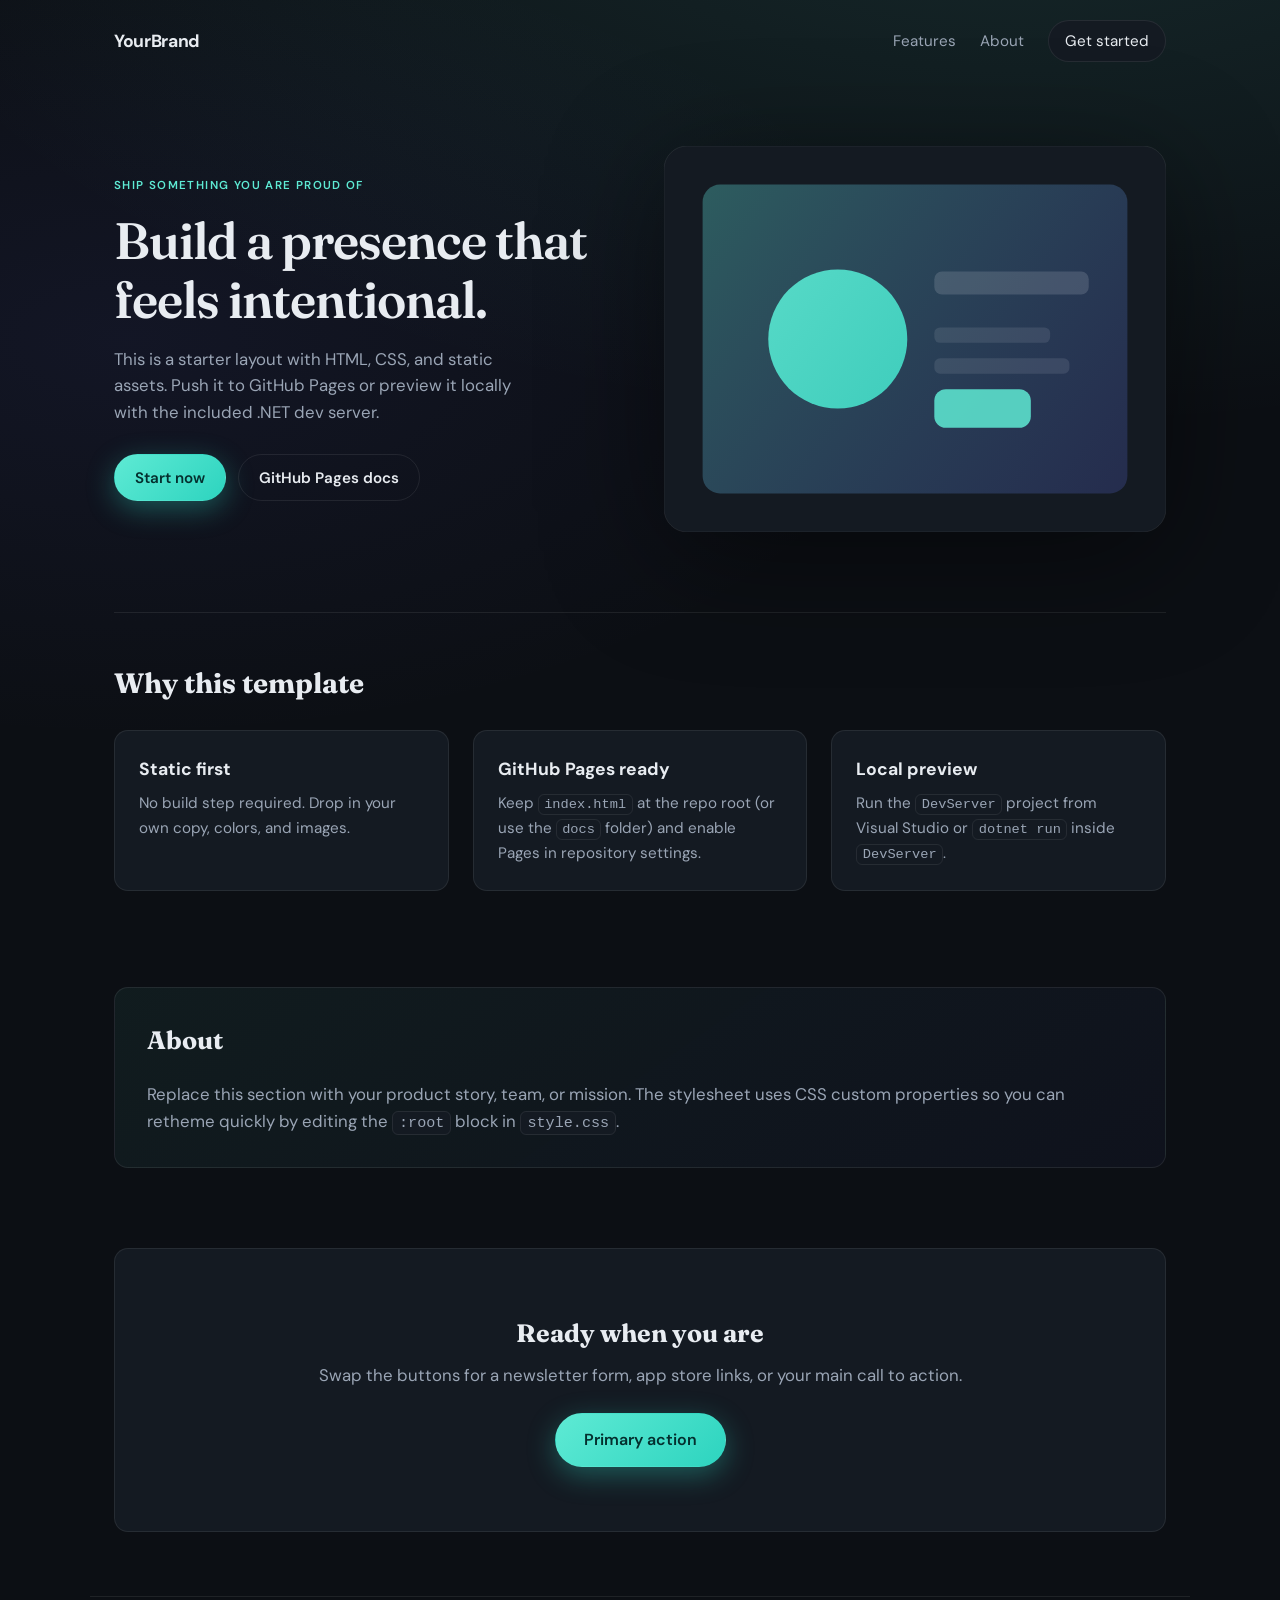
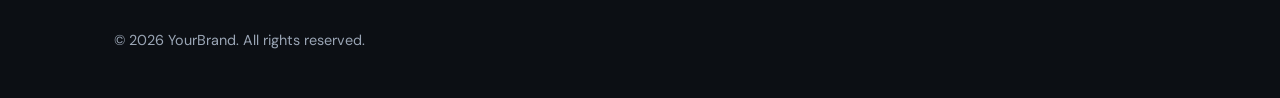
==== index.html @ 0f59012b "Add landing page" ====
<!DOCTYPE html>
<html lang="en">
<head>
  <meta charset="UTF-8" />
  <meta name="viewport" content="width=device-width, initial-scale=1.0" />
  <meta name="description" content="A clean landing page ready for GitHub Pages." />
  <title>Welcome</title>
  <link rel="stylesheet" href="style.css" />
  <link rel="preconnect" href="https://fonts.googleapis.com" />
  <link rel="preconnect" href="https://fonts.gstatic.com" crossorigin />
  <link href="https://fonts.googleapis.com/css2?family=DM+Sans:ital,opsz,wght@0,9..40,400;0,9..40,600;0,9..40,700;1,9..40,400&family=Fraunces:ital,opsz,wght@0,9..144,600;1,9..144,600&display=swap" rel="stylesheet" />
</head>
<body>
  <header class="site-header">
    <a class="logo" href="#">YourBrand</a>
    <nav class="nav" aria-label="Primary">
      <a href="#features">Features</a>
      <a href="#about">About</a>
      <a class="nav-cta" href="#cta">Get started</a>
    </nav>
  </header>

  <main>
    <section class="hero">
      <div class="hero-copy">
        <p class="eyebrow">Ship something you are proud of</p>
        <h1>Build a presence that feels intentional.</h1>
        <p class="lede">
          This is a starter layout with HTML, CSS, and static assets. Push it to GitHub Pages
          or preview it locally with the included .NET dev server.
        </p>
        <div class="hero-actions">
          <a class="btn btn-primary" href="#cta">Start now</a>
          <a class="btn btn-ghost" href="https://pages.github.com/" rel="noopener noreferrer" target="_blank">GitHub Pages docs</a>
        </div>
      </div>
      <div class="hero-visual" aria-hidden="true">
        <img src="image/hero.svg" alt="" width="520" height="400" />
      </div>
    </section>

    <section id="features" class="features">
      <h2>Why this template</h2>
      <ul class="feature-grid">
        <li>
          <h3>Static first</h3>
          <p>No build step required. Drop in your own copy, colors, and images.</p>
        </li>
        <li>
          <h3>GitHub Pages ready</h3>
          <p>Keep <code>index.html</code> at the repo root (or use the <code>docs</code> folder) and enable Pages in repository settings.</p>
        </li>
        <li>
          <h3>Local preview</h3>
          <p>Run the <code>DevServer</code> project from Visual Studio or <code>dotnet run</code> inside <code>DevServer</code>.</p>
        </li>
      </ul>
    </section>

    <section id="about" class="about">
      <div class="about-inner">
        <h2>About</h2>
        <p>
          Replace this section with your product story, team, or mission. The stylesheet uses CSS custom properties
          so you can retheme quickly by editing the <code>:root</code> block in <code>style.css</code>.
        </p>
      </div>
    </section>

    <section id="cta" class="cta">
      <h2>Ready when you are</h2>
      <p>Swap the buttons for a newsletter form, app store links, or your main call to action.</p>
      <a class="btn btn-primary btn-lg" href="#">Primary action</a>
    </section>
  </main>

  <footer class="site-footer">
    <p>© <span id="year"></span> YourBrand. All rights reserved.</p>
  </footer>
  <script>
    document.getElementById("year").textContent = new Date().getFullYear();
  </script>
</body>
</html>
---- style.css ----
:root {
  --bg: #0c0f14;
  --bg-elevated: #141a22;
  --text: #e8ecf1;
  --text-muted: #9aa5b5;
  --accent: #5eead4;
  --accent-dim: #2dd4bf;
  --border: rgba(255, 255, 255, 0.08);
  --radius: 14px;
  --shadow: 0 24px 60px rgba(0, 0, 0, 0.45);
  --font-sans: "DM Sans", system-ui, sans-serif;
  --font-display: "Fraunces", Georgia, serif;
  --max: 1100px;
}

*,
*::before,
*::after {
  box-sizing: border-box;
}

html {
  scroll-behavior: smooth;
}

body {
  margin: 0;
  min-height: 100vh;
  font-family: var(--font-sans);
  font-size: 1.05rem;
  line-height: 1.6;
  color: var(--text);
  background: radial-gradient(1200px 600px at 80% -10%, rgba(94, 234, 212, 0.12), transparent),
    radial-gradient(800px 400px at 10% 20%, rgba(99, 102, 241, 0.08), transparent),
    var(--bg);
}

a {
  color: var(--accent);
  text-decoration: none;
}

a:hover {
  text-decoration: underline;
}

code {
  font-size: 0.9em;
  padding: 0.15em 0.4em;
  border-radius: 6px;
  background: var(--bg-elevated);
  border: 1px solid var(--border);
}

.site-header {
  display: flex;
  align-items: center;
  justify-content: space-between;
  max-width: var(--max);
  margin: 0 auto;
  padding: 1.25rem 1.5rem;
}

.logo {
  font-weight: 700;
  font-size: 1.1rem;
  color: var(--text);
  letter-spacing: -0.02em;
}

.logo:hover {
  text-decoration: none;
  color: var(--accent);
}

.nav {
  display: flex;
  align-items: center;
  gap: 1.5rem;
}

.nav a {
  color: var(--text-muted);
  font-size: 0.95rem;
}

.nav a:hover {
  color: var(--text);
}

.nav-cta {
  padding: 0.5rem 1rem;
  border-radius: 999px;
  background: var(--bg-elevated);
  border: 1px solid var(--border);
  color: var(--text) !important;
}

.nav-cta:hover {
  border-color: var(--accent);
  text-decoration: none;
}

main {
  max-width: var(--max);
  margin: 0 auto;
  padding: 0 1.5rem 4rem;
}

.hero {
  display: grid;
  gap: 2.5rem;
  align-items: center;
  padding: 3rem 0 4rem;
}

@media (min-width: 900px) {
  .hero {
    grid-template-columns: 1fr 1fr;
    gap: 3rem;
    padding: 4rem 0 5rem;
  }
}

.eyebrow {
  text-transform: uppercase;
  letter-spacing: 0.12em;
  font-size: 0.72rem;
  font-weight: 600;
  color: var(--accent);
  margin: 0 0 1rem;
}

.hero h1 {
  font-family: var(--font-display);
  font-size: clamp(2.25rem, 4vw, 3.25rem);
  line-height:1.15;
  font-weight: 600;
  margin: 0 0 1rem;
  letter-spacing: -0.02em;
}

.lede {
  color: var(--text-muted);
  margin: 0 0 1.75rem;
  max-width: 36ch;
}

.hero-actions {
  display: flex;
  flex-wrap: wrap;
  gap: 0.75rem;
}

.btn {
  display: inline-flex;
  align-items: center;
  justify-content: center;
  padding: 0.65rem 1.25rem;
  border-radius: 999px;
  font-weight: 600;
  font-size: 0.95rem;
  border: 1px solid transparent;
  cursor: pointer;
  transition: transform 0.15s ease, box-shadow 0.15s ease, background 0.15s ease;
}

.btn:hover {
  text-decoration: none;
  transform: translateY(-1px);
}

.btn-primary {
  background: linear-gradient(135deg, var(--accent), var(--accent-dim));
  color: #042f2e;
  box-shadow: 0 8px 28px rgba(45, 212, 191, 0.35);
}

.btn-primary:hover {
  color: #022c26;
}

.btn-ghost {
  background: transparent;
  border-color: var(--border);
  color: var(--text);
}

.btn-lg {
  padding: 0.85rem 1.75rem;
  font-size: 1rem;
}

.hero-visual {
  display: flex;
  justify-content: center;
}

.hero-visual img {
  width: 100%;
  max-width: 520px;
  height: auto;
  filter: drop-shadow(var(--shadow));
}

.features {
  padding: 3rem 0;
  border-top: 1px solid var(--border);
}

.features h2 {
  font-family: var(--font-display);
  font-size: 1.75rem;
  margin: 0 0 1.5rem;
}

.feature-grid {
  list-style: none;
  margin: 0;
  padding: 0;
  display: grid;
  gap: 1.5rem;
}

@media (min-width: 700px) {
  .feature-grid {
    grid-template-columns: repeat(3, 1fr);
  }
}

.feature-grid li {
  background: var(--bg-elevated);
  border: 1px solid var(--border);
  border-radius: var(--radius);
  padding: 1.5rem;
}

.feature-grid h3 {
  margin: 0 0 0.5rem;
  font-size: 1.1rem;
}

.feature-grid p {
  margin: 0;
  color: var(--text-muted);
  font-size: 0.95rem;
}

.about {
  padding: 3rem 0;
}

.about-inner {
  background: linear-gradient(145deg, rgba(94, 234, 212, 0.06), rgba(99, 102, 241, 0.04));
  border: 1px solid var(--border);
  border-radius: var(--radius);
  padding: 2rem;
}

.about h2 {
  font-family: var(--font-display);
  margin-top: 0;
}

.about p {
  color: var(--text-muted);
  margin-bottom: 0;
}

.cta {
  text-align: center;
  padding: 4rem 1.5rem;
  margin-top: 2rem;
  border-radius: var(--radius);
  background: var(--bg-elevated);
  border: 1px solid var(--border);
}

.cta h2 {
  font-family: var(--font-display);
  margin: 0 0 0.5rem;
}

.cta p {
  color: var(--text-muted);
  margin: 0 0 1.5rem;
}

.site-footer {
  max-width: var(--max);
  margin: 0 auto;
  padding: 2rem 1.5rem 3rem;
  border-top: 1px solid var(--border);
  color: var(--text-muted);
  font-size: 0.9rem;
}

.site-footer p {
  margin: 0;
}
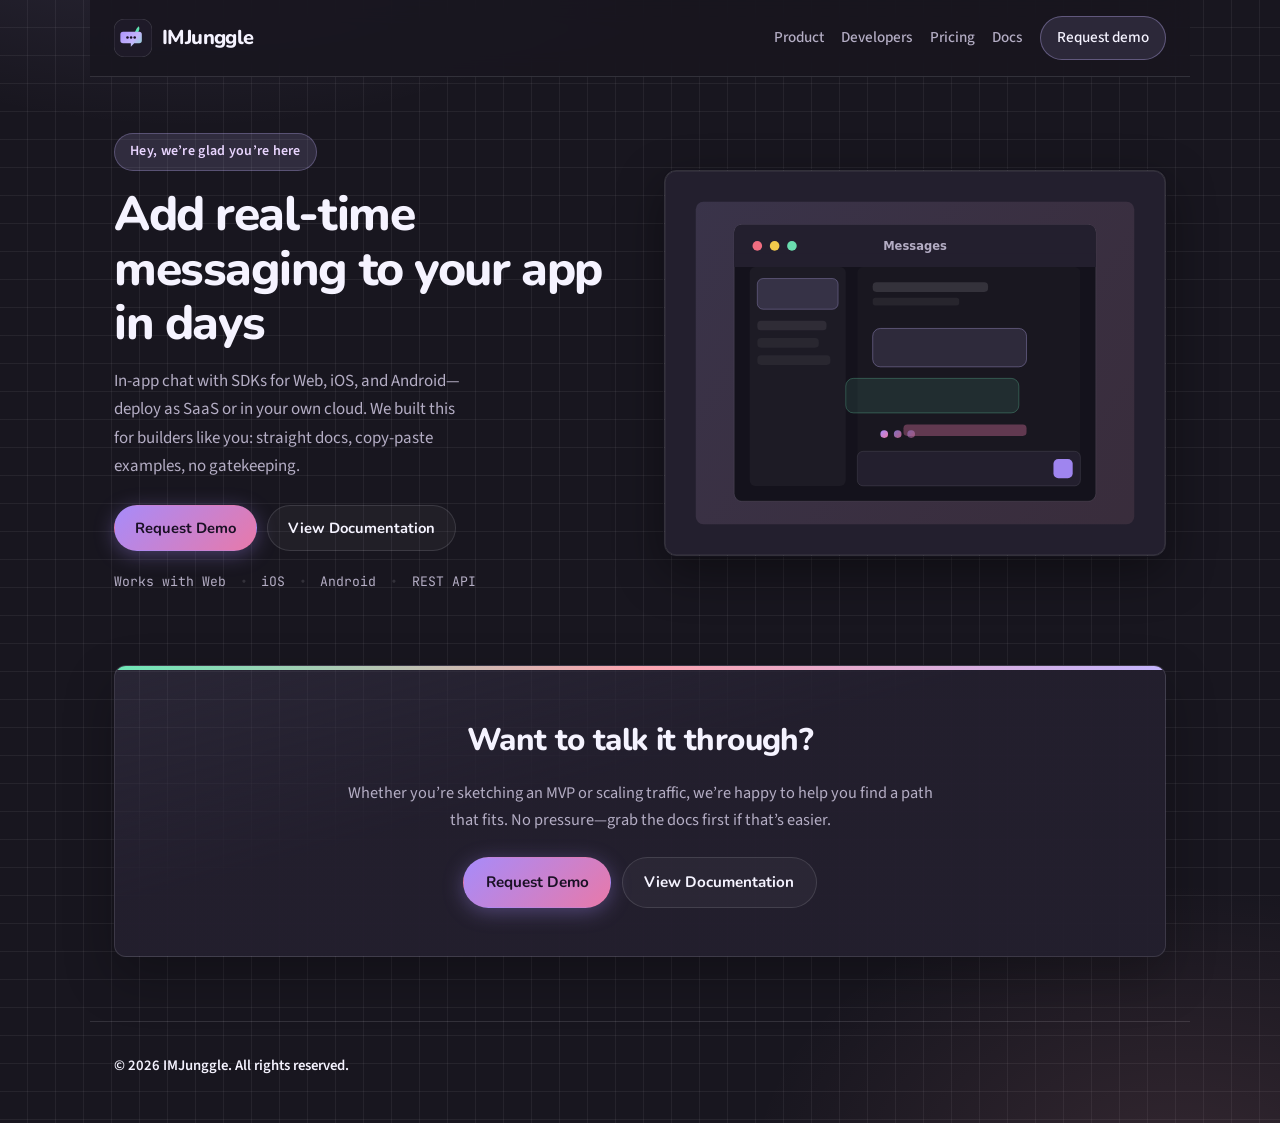
==== commit 10dd495a: "Deploy IMJunggle site updates" ====
--- a/index.html
+++ b/index.html
@@ -3,79 +3,66 @@
 <head>
   <meta charset="UTF-8" />
   <meta name="viewport" content="width=device-width, initial-scale=1.0" />
-  <meta name="description" content="A clean landing page ready for GitHub Pages." />
-  <title>Welcome</title>
+  <meta name="description" content="IMJunggle — messaging infrastructure built for developers—SDKs, docs, and hosting options without the fluff." />
+  <title>IMJunggle — Real-time messaging for product teams</title>
+  <link rel="icon" href="image/logo.svg" type="image/svg+xml" />
   <link rel="stylesheet" href="style.css" />
   <link rel="preconnect" href="https://fonts.googleapis.com" />
   <link rel="preconnect" href="https://fonts.gstatic.com" crossorigin />
-  <link href="https://fonts.googleapis.com/css2?family=DM+Sans:ital,opsz,wght@0,9..40,400;0,9..40,600;0,9..40,700;1,9..40,400&family=Fraunces:ital,opsz,wght@0,9..144,600;1,9..144,600&display=swap" rel="stylesheet" />
+  <link href="https://fonts.googleapis.com/css2?family=JetBrains+Mono:ital,wght@0,400;0,500;0,600;0,700;1,400&family=Nunito:ital,wght@0,500;0,600;0,700;0,800;1,500&family=Source+Sans+3:ital,wght@0,400;0,500;0,600;0,700;1,400&display=swap" rel="stylesheet" />
 </head>
 <body>
   <header class="site-header">
-    <a class="logo" href="#">YourBrand</a>
+    <a class="logo" href="index.html">
+      <img class="logo-mark" src="image/logo.svg" alt="" width="36" height="36" decoding="async" />
+      <span class="logo-text">IMJunggle</span>
+    </a>
     <nav class="nav" aria-label="Primary">
-      <a href="#features">Features</a>
-      <a href="#about">About</a>
-      <a class="nav-cta" href="#cta">Get started</a>
+      <a href="product.html">Product</a>
+      <a href="developers.html">Developers</a>
+      <a href="pricing.html">Pricing</a>
+      <a href="docs.html">Docs</a>
+      <a class="nav-cta" href="#cta">Request demo</a>
     </nav>
   </header>
 
   <main>
-    <section class="hero">
+    <section class="hero" id="top" aria-labelledby="hero-heading">
       <div class="hero-copy">
-        <p class="eyebrow">Ship something you are proud of</p>
-        <h1>Build a presence that feels intentional.</h1>
+        <p class="eyebrow">Hey, we’re glad you’re here</p>
+        <h1 id="hero-heading">Add real-time messaging to your app in days</h1>
         <p class="lede">
-          This is a starter layout with HTML, CSS, and static assets. Push it to GitHub Pages
-          or preview it locally with the included .NET dev server.
+          In-app chat with SDKs for Web, iOS, and Android—deploy as SaaS or in your own cloud.
+          We built this for builders like you: straight docs, copy-paste examples, no gatekeeping.
         </p>
         <div class="hero-actions">
-          <a class="btn btn-primary" href="#cta">Start now</a>
-          <a class="btn btn-ghost" href="https://pages.github.com/" rel="noopener noreferrer" target="_blank">GitHub Pages docs</a>
+          <a class="btn btn-primary" href="#cta">Request Demo</a>
+          <a class="btn btn-ghost" href="docs.html">View Documentation</a>
         </div>
+        <p class="hero-platforms" aria-label="Supported platforms">
+          Works with Web <span aria-hidden="true">•</span> iOS <span aria-hidden="true">•</span> Android <span aria-hidden="true">•</span> REST API
+        </p>
       </div>
-      <div class="hero-visual" aria-hidden="true">
-        <img src="image/hero.svg" alt="" width="520" height="400" />
+      <div class="hero-visual">
+        <img src="image/hero.svg" alt="Product preview showing in-app messaging UI" width="520" height="400" />
       </div>
     </section>
 
-    <section id="features" class="features">
-      <h2>Why this template</h2>
-      <ul class="feature-grid">
-        <li>
-          <h3>Static first</h3>
-          <p>No build step required. Drop in your own copy, colors, and images.</p>
-        </li>
-        <li>
-          <h3>GitHub Pages ready</h3>
-          <p>Keep <code>index.html</code> at the repo root (or use the <code>docs</code> folder) and enable Pages in repository settings.</p>
-        </li>
-        <li>
-          <h3>Local preview</h3>
-          <p>Run the <code>DevServer</code> project from Visual Studio or <code>dotnet run</code> inside <code>DevServer</code>.</p>
-        </li>
-      </ul>
-    </section>
-
-    <section id="about" class="about">
-      <div class="about-inner">
-        <h2>About</h2>
-        <p>
-          Replace this section with your product story, team, or mission. The stylesheet uses CSS custom properties
-          so you can retheme quickly by editing the <code>:root</code> block in <code>style.css</code>.
-        </p>
+    <section class="cta section" id="cta" aria-labelledby="cta-heading">
+      <h2 id="cta-heading" class="cta-title">Want to talk it through?</h2>
+      <p class="cta-subtitle">
+        Whether you’re sketching an MVP or scaling traffic, we’re happy to help you find a path that fits.
+        No pressure—grab the docs first if that’s easier.
+      </p>
+      <div class="hero-actions cta-actions">
+        <a class="btn btn-primary btn-lg" href="#top">Request Demo</a>
+        <a class="btn btn-ghost btn-lg" href="docs.html">View Documentation</a>
       </div>
-    </section>
-
-    <section id="cta" class="cta">
-      <h2>Ready when you are</h2>
-      <p>Swap the buttons for a newsletter form, app store links, or your main call to action.</p>
-      <a class="btn btn-primary btn-lg" href="#">Primary action</a>
     </section>
   </main>
 
   <footer class="site-footer">
-    <p>© <span id="year"></span> YourBrand. All rights reserved.</p>
+    <p class="site-footer-copy">© <span id="year"></span> IMJunggle. All rights reserved.</p>
   </footer>
   <script>
     document.getElementById("year").textContent = new Date().getFullYear();
--- a/style.css
+++ b/style.css
@@ -1,15 +1,22 @@
 :root {
-  --bg: #0c0f14;
-  --bg-elevated: #141a22;
-  --text: #e8ecf1;
-  --text-muted: #9aa5b5;
-  --accent: #5eead4;
-  --accent-dim: #2dd4bf;
-  --border: rgba(255, 255, 255, 0.08);
-  --radius: 14px;
-  --shadow: 0 24px 60px rgba(0, 0, 0, 0.45);
-  --font-sans: "DM Sans", system-ui, sans-serif;
-  --font-display: "Fraunces", Georgia, serif;
+  --bg: #18161f;
+  --bg-elevated: #231f2e;
+  --bg-code: #14121c;
+  --text: #f5f3ff;
+  --text-muted: #b4adc4;
+  --accent: #c4b5fd;
+  --accent-bright: #e9d5ff;
+  --accent-green: #6ee7b7;
+  --accent-violet: #ddd6fe;
+  --accent-amber: #fcd34d;
+  --accent-warm: #fda4af;
+  --border: rgba(245, 243, 255, 0.12);
+  --border-subtle: rgba(245, 243, 255, 0.06);
+  --radius: 12px;
+  --radius-sm: 8px;
+  --font-ui: "Source Sans 3", system-ui, sans-serif;
+  --font-display: "Nunito", system-ui, sans-serif;
+  --font-mono: "JetBrains Mono", ui-monospace, monospace;
   --max: 1100px;
 }
 
@@ -23,16 +30,25 @@
   scroll-behavior: smooth;
 }
 
+::selection {
+  background: rgba(196, 181, 253, 0.35);
+  color: var(--text);
+}
+
 body {
   margin: 0;
   min-height: 100vh;
-  font-family: var(--font-sans);
-  font-size: 1.05rem;
-  line-height: 1.6;
+  font-family: var(--font-ui);
+  font-size: 1.0625rem;
+  line-height: 1.68;
   color: var(--text);
-  background: radial-gradient(1200px 600px at 80% -10%, rgba(94, 234, 212, 0.12), transparent),
-    radial-gradient(800px 400px at 10% 20%, rgba(99, 102, 241, 0.08), transparent),
-    var(--bg);
+  background-color: var(--bg);
+  background-image: radial-gradient(ellipse 90% 70% at 15% -25%, rgba(196, 181, 253, 0.2), transparent 52%),
+    radial-gradient(ellipse 70% 55% at 92% 105%, rgba(253, 164, 175, 0.12), transparent 48%),
+    linear-gradient(var(--border-subtle) 1px, transparent 1px),
+    linear-gradient(90deg, var(--border-subtle) 1px, transparent 1px);
+  background-size: auto, auto, 28px 28px, 28px 28px;
+  background-position: 0 0, 0 0, -1px -1px, -1px -1px;
 }
 
 a {
@@ -41,15 +57,19 @@
 }
 
 a:hover {
+  color: var(--accent-bright);
   text-decoration: underline;
+  text-underline-offset: 3px;
 }
 
 code {
-  font-size: 0.9em;
-  padding: 0.15em 0.4em;
-  border-radius: 6px;
-  background: var(--bg-elevated);
-  border: 1px solid var(--border);
+  font-family: var(--font-mono);
+  font-size: 0.88em;
+  padding: 0.12em 0.45em;
+  border-radius: var(--radius-sm);
+  background: var(--bg-code);
+  border: 1px solid var(--border);
+  color: var(--accent-violet);
 }
 
 .site-header {
@@ -58,46 +78,80 @@
   justify-content: space-between;
   max-width: var(--max);
   margin: 0 auto;
-  padding: 1.25rem 1.5rem;
+  padding: 1rem 1.5rem;
+  border-bottom: 1px solid var(--border);
+  background: rgba(24, 22, 31, 0.88);
+  backdrop-filter: blur(12px);
 }
 
 .logo {
-  font-weight: 700;
-  font-size: 1.1rem;
+  display: inline-flex;
+  align-items: center;
+  gap: 0.65rem;
+  font-family: var(--font-display);
+  font-weight: 800;
+  font-size: 1.25rem;
   color: var(--text);
-  letter-spacing: -0.02em;
+  letter-spacing: -0.03em;
+}
+
+.logo-mark {
+  width: 2.35rem;
+  height: 2.35rem;
+  flex-shrink: 0;
+  display: block;
+  border-radius: var(--radius-sm);
+}
+
+.logo-text {
+  line-height: 1;
 }
 
 .logo:hover {
   text-decoration: none;
-  color: var(--accent);
+  color: var(--accent-bright);
+}
+
+.logo:hover .logo-mark {
+  filter: brightness(1.1) saturate(1.05);
 }
 
 .nav {
   display: flex;
   align-items: center;
-  gap: 1.5rem;
+  gap: 0.35rem 1.1rem;
+  flex-wrap: wrap;
+  justify-content: flex-end;
 }
 
 .nav a {
   color: var(--text-muted);
   font-size: 0.95rem;
+  font-family: var(--font-ui);
+  font-weight: 500;
 }
 
 .nav a:hover {
-  color: var(--text);
+  color: var(--accent-bright);
+  text-decoration: none;
+}
+
+.nav a[aria-current="page"] {
+  color: var(--accent-green);
+  font-weight: 700;
 }
 
 .nav-cta {
   padding: 0.5rem 1rem;
   border-radius: 999px;
-  background: var(--bg-elevated);
-  border: 1px solid var(--border);
+  background: rgba(196, 181, 253, 0.12);
+  border: 1px solid rgba(196, 181, 253, 0.35);
   color: var(--text) !important;
 }
 
 .nav-cta:hover {
-  border-color: var(--accent);
+  border-color: var(--accent-warm);
+  background: rgba(253, 164, 175, 0.12);
   text-decoration: none;
 }
 
@@ -107,62 +161,127 @@
   padding: 0 1.5rem 4rem;
 }
 
+.site-main > .section:first-of-type {
+  border-top: none;
+  padding-top: 2rem;
+}
+
+.section {
+  padding: 3rem 0;
+  border-top: 1px solid var(--border);
+}
+
+.section--tint {
+  background: rgba(196, 181, 253, 0.06);
+  border: 1px solid var(--border-subtle);
+  border-left: 4px solid var(--accent-warm);
+  margin-left: -1.5rem;
+  margin-right: -1.5rem;
+  padding-left: calc(1.5rem + 4px);
+  padding-right: 1.5rem;
+  border-top-color: transparent;
+  border-radius: 0 var(--radius) var(--radius) 0;
+}
+
+.section-title {
+  font-family: var(--font-display);
+  font-size: clamp(1.45rem, 2.8vw, 1.85rem);
+  font-weight: 700;
+  margin: 0 0 1rem;
+  letter-spacing: -0.02em;
+  line-height: 1.28;
+}
+
+.section-lead {
+  color: var(--text-muted);
+  margin: 0 0 1.5rem;
+  max-width: 52ch;
+}
+
+.section-lead--max {
+  max-width: 60ch;
+}
+
 .hero {
   display: grid;
   gap: 2.5rem;
   align-items: center;
-  padding: 3rem 0 4rem;
+  padding: 2.75rem 0 3.5rem;
+  border-top: none;
 }
 
 @media (min-width: 900px) {
   .hero {
     grid-template-columns: 1fr 1fr;
     gap: 3rem;
-    padding: 4rem 0 5rem;
+    padding: 3.5rem 0 4rem;
   }
 }
 
 .eyebrow {
-  text-transform: uppercase;
-  letter-spacing: 0.12em;
-  font-size: 0.72rem;
+  display: inline-block;
+  font-family: var(--font-ui);
+  letter-spacing: 0.02em;
+  font-size: 0.875rem;
   font-weight: 600;
-  color: var(--accent);
+  color: var(--accent-bright);
   margin: 0 0 1rem;
+  padding: 0.4rem 0.95rem;
+  border-radius: 999px;
+  background: rgba(196, 181, 253, 0.14);
+  border: 1px solid rgba(196, 181, 253, 0.28);
+}
+
+.eyebrow::before {
+  content: none;
 }
 
 .hero h1 {
   font-family: var(--font-display);
-  font-size: clamp(2.25rem, 4vw, 3.25rem);
-  line-height:1.15;
-  font-weight: 600;
+  font-size: clamp(2rem, 4.2vw, 3rem);
+  line-height: 1.14;
+  font-weight: 800;
   margin: 0 0 1rem;
-  letter-spacing: -0.02em;
+  letter-spacing: -0.03em;
 }
 
 .lede {
   color: var(--text-muted);
-  margin: 0 0 1.75rem;
-  max-width: 36ch;
+  margin: 0 0 1.5rem;
+  max-width: 44ch;
+  font-size: 1.06rem;
+}
+
+.hero-platforms {
+  margin: 1.25rem 0 0;
+  font-size: 0.82rem;
+  font-family: var(--font-mono);
+  color: var(--text-muted);
+}
+
+.hero-platforms span {
+  margin: 0 0.35rem;
+  color: var(--border);
 }
 
 .hero-actions {
   display: flex;
   flex-wrap: wrap;
-  gap: 0.75rem;
+  gap: 0.65rem;
 }
 
 .btn {
   display: inline-flex;
   align-items: center;
   justify-content: center;
-  padding: 0.65rem 1.25rem;
+  padding: 0.62rem 1.25rem;
   border-radius: 999px;
-  font-weight: 600;
-  font-size: 0.95rem;
+  font-weight: 700;
+  font-size: 0.92rem;
+  font-family: var(--font-display);
   border: 1px solid transparent;
   cursor: pointer;
-  transition: transform 0.15s ease, box-shadow 0.15s ease, background 0.15s ease;
+  transition: transform 0.15s ease, background 0.15s ease, border-color 0.15s ease, box-shadow 0.15s ease;
 }
 
 .btn:hover {
@@ -171,24 +290,32 @@
 }
 
 .btn-primary {
-  background: linear-gradient(135deg, var(--accent), var(--accent-dim));
-  color: #042f2e;
-  box-shadow: 0 8px 28px rgba(45, 212, 191, 0.35);
+  background: linear-gradient(135deg, #a78bfa 0%, #e879a9 100%);
+  color: #1a1025;
+  border-color: transparent;
+  box-shadow: 0 4px 20px rgba(167, 139, 250, 0.35);
 }
 
 .btn-primary:hover {
-  color: #022c26;
+  background: linear-gradient(135deg, #c4b5fd 0%, #fda4af 100%);
+  color: #1a1025;
+  box-shadow: 0 6px 28px rgba(232, 121, 169, 0.3);
 }
 
 .btn-ghost {
-  background: transparent;
+  background: rgba(245, 243, 255, 0.04);
   border-color: var(--border);
   color: var(--text);
 }
 
+.btn-ghost:hover {
+  border-color: rgba(196, 181, 253, 0.45);
+  background: rgba(196, 181, 253, 0.08);
+}
+
 .btn-lg {
-  padding: 0.85rem 1.75rem;
-  font-size: 1rem;
+  padding: 0.75rem 1.35rem;
+  font-size: 0.95rem;
 }
 
 .hero-visual {
@@ -200,101 +327,522 @@
   width: 100%;
   max-width: 520px;
   height: auto;
-  filter: drop-shadow(var(--shadow));
-}
-
-.features {
-  padding: 3rem 0;
-  border-top: 1px solid var(--border);
-}
-
-.features h2 {
-  font-family: var(--font-display);
-  font-size: 1.75rem;
-  margin: 0 0 1.5rem;
-}
-
-.feature-grid {
+  border-radius: var(--radius);
+  border: 1px solid var(--border);
+  box-shadow: 0 0 0 1px var(--bg-code), 0 16px 48px rgba(0, 0, 0, 0.4);
+}
+
+.credibility-grid {
   list-style: none;
   margin: 0;
   padding: 0;
   display: grid;
-  gap: 1.5rem;
-}
-
-@media (min-width: 700px) {
-  .feature-grid {
+  gap: 0.85rem;
+}
+
+@media (min-width: 720px) {
+  .credibility-grid {
     grid-template-columns: repeat(3, 1fr);
   }
 }
 
-.feature-grid li {
+.credibility-grid li {
   background: var(--bg-elevated);
   border: 1px solid var(--border);
+  border-radius: var(--radius-sm);
+  padding: 1.15rem 1.1rem;
+  display: flex;
+  flex-direction: column;
+  gap: 0.35rem;
+  transition: border-color 0.15s ease;
+}
+
+.credibility-grid li:hover {
+  border-color: var(--text-muted);
+}
+
+.credibility-grid strong {
+  font-size: 1rem;
+  font-family: var(--font-display);
+  font-weight: 700;
+}
+
+.credibility-grid span:last-child {
+  color: var(--text-muted);
+  font-size: 0.9rem;
+  line-height: 1.55;
+}
+
+.credibility-icon {
+  font-size: 0.75rem;
+  font-family: var(--font-mono);
+  color: var(--accent);
+  margin-bottom: 0.15rem;
+}
+
+.prose-columns {
+  display: grid;
+  gap: 1.25rem;
+  color: var(--text-muted);
+  max-width: 720px;
+}
+
+@media (min-width: 640px) {
+  .prose-columns {
+    grid-template-columns: 1fr 1fr;
+  }
+}
+
+.prose-columns p {
+  margin: 0;
+}
+
+.feature-highlights {
+  list-style: none;
+  margin: 0;
+  padding: 0;
+  display: grid;
+  gap: 0.6rem;
+}
+
+@media (min-width: 560px) {
+  .feature-highlights {
+    grid-template-columns: repeat(2, 1fr);
+  }
+}
+
+@media (min-width: 900px) {
+  .feature-highlights {
+    grid-template-columns: repeat(3, 1fr);
+  }
+}
+
+.feature-highlights li {
+  position: relative;
+  padding: 0.75rem 0.85rem 0.75rem 2rem;
+  background: var(--bg-elevated);
+  border: 1px solid var(--border);
+  border-radius: var(--radius-sm);
+  font-size: 0.95rem;
+  font-family: var(--font-ui);
+  font-weight: 500;
+}
+
+.feature-highlights li::before {
+  content: "✦";
+  position: absolute;
+  left: 0.72rem;
+  top: 50%;
+  transform: translateY(-50%);
+  color: var(--accent-warm);
+  font-weight: 700;
+  font-size: 0.75rem;
+}
+
+.developer-grid {
+  display: grid;
+  gap: 2rem;
+  align-items: start;
+}
+
+@media (min-width: 800px) {
+  .developer-grid {
+    grid-template-columns: 1.1fr 0.9fr;
+    align-items: center;
+  }
+}
+
+.code-panel {
+  background: var(--bg-code);
+  border: 1px solid var(--border);
   border-radius: var(--radius);
-  padding: 1.5rem;
-}
-
-.feature-grid h3 {
-  margin: 0 0 0.5rem;
-  font-size: 1.1rem;
-}
-
-.feature-grid p {
-  margin: 0;
+  overflow: hidden;
+  box-shadow: inset 0 1px 0 rgba(255, 255, 255, 0.04);
+}
+
+.code-panel-header {
+  display: flex;
+  align-items: center;
+  gap: 0.4rem;
+  padding: 0.55rem 0.85rem;
+  background: var(--bg-elevated);
+  border-bottom: 1px solid var(--border);
+}
+
+.code-dot {
+  width: 10px;
+  height: 10px;
+  border-radius: 50%;
+  background: #ff7b72;
+  opacity: 0.95;
+}
+
+.code-dot--amber {
+  background: #e3b341;
+}
+
+.code-dot--green {
+  background: #3fb950;
+}
+
+.code-panel-title {
+  margin-left: auto;
+  font-size: 0.72rem;
+  color: var(--text-muted);
+  font-family: var(--font-mono);
+}
+
+.code-block {
+  margin: 0;
+  padding: 1.1rem 1.1rem 1.25rem;
+  overflow-x: auto;
+  font-family: var(--font-mono);
+  font-size: 0.84rem;
+  line-height: 1.7;
+  color: var(--text);
+}
+
+.code-block code {
+  display: block;
+  padding: 0;
+  background: none;
+  border: none;
+  font: inherit;
+  color: inherit;
+  white-space: pre;
+}
+
+.code-block .kw {
+  color: var(--accent-violet);
+}
+
+.code-block .str {
+  color: var(--accent-green);
+}
+
+.developer-copy p {
+  margin: 0 0 1rem;
+  color: var(--text-muted);
+}
+
+.supported-label {
+  font-size: 0.72rem;
+  font-weight: 600;
+  font-family: var(--font-mono);
+  text-transform: uppercase;
+  letter-spacing: 0.1em;
+  color: var(--accent-amber);
+  margin-bottom: 0.65rem !important;
+}
+
+.platform-pills {
+  list-style: none;
+  margin: 0;
+  padding: 0;
+  display: flex;
+  flex-wrap: wrap;
+  gap: 0.45rem;
+}
+
+.platform-pills li {
+  padding: 0.35rem 0.7rem;
+  border-radius: var(--radius-sm);
+  background: var(--bg-code);
+  border: 1px solid var(--border);
+  font-size: 0.8rem;
+  font-family: var(--font-mono);
+  color: var(--text-muted);
+}
+
+.architecture {
+  display: grid;
+  gap: 2rem;
+}
+
+@media (min-width: 900px) {
+  .architecture {
+    grid-template-columns: 1fr 1fr;
+    align-items: center;
+  }
+}
+
+.checklist {
+  list-style: none;
+  margin: 0;
+  padding: 0;
+  display: flex;
+  flex-direction: column;
+  gap: 0.65rem;
+  max-width: 42ch;
+}
+
+.checklist li {
+  position: relative;
+  padding-left: 1.5rem;
   color: var(--text-muted);
   font-size: 0.95rem;
 }
 
-.about {
-  padding: 3rem 0;
-}
-
-.about-inner {
-  background: linear-gradient(145deg, rgba(94, 234, 212, 0.06), rgba(99, 102, 241, 0.04));
-  border: 1px solid var(--border);
+.checklist li::before {
+  content: "✓";
+  position: absolute;
+  left: 0;
+  top: 0.05em;
+  font-size: 0.8rem;
+  color: var(--accent-green);
+  font-family: var(--font-mono);
+}
+
+.diagram-card {
+  background: var(--bg-elevated);
+  border: 1px solid var(--border);
+  border-radius: var(--radius-sm);
+  padding: 0.85rem;
+  display: flex;
+  justify-content: center;
+}
+
+.arch-diagram {
+  width: 100%;
+  max-width: 480px;
+  height: auto;
+}
+
+.deployment-grid {
+  display: grid;
+  gap: 0.85rem;
+}
+
+@media (min-width: 720px) {
+  .deployment-grid {
+    grid-template-columns: repeat(3, 1fr);
+  }
+}
+
+.deployment-card {
+  background: var(--bg-elevated);
+  border: 1px solid var(--border);
+  border-radius: var(--radius-sm);
+  padding: 1.25rem;
+  margin: 0;
+}
+
+.deployment-card h3 {
+  margin: 0 0 0.45rem;
+  font-family: var(--font-mono);
+  font-size: 0.95rem;
+  font-weight: 600;
+  color: var(--accent-bright);
+}
+
+.deployment-card p {
+  margin: 0;
+  color: var(--text-muted);
+  font-size: 0.92rem;
+}
+
+.subpage-back {
+  margin: 2rem 0 0;
+  font-size: 0.92rem;
+  font-family: var(--font-ui);
+}
+
+.subpage-back a {
+  color: var(--text-muted);
+}
+
+.subpage-back a:hover {
+  color: var(--accent-green);
+}
+
+.developer-docs-link {
+  margin: 1.5rem 0 0;
+  font-family: var(--font-ui);
+  font-size: 0.98rem;
+}
+
+.pricing-subhead {
+  font-family: var(--font-mono);
+  font-size: 0.85rem;
+  margin: 1.75rem 0 0.65rem;
+  font-weight: 600;
+  color: var(--accent-amber);
+  text-transform: uppercase;
+  letter-spacing: 0.08em;
+}
+
+.pricing-subhead:first-of-type {
+  margin-top: 0.35rem;
+}
+
+.table-wrap {
+  overflow-x: auto;
+  margin-bottom: 0.35rem;
+}
+
+.price-table {
+  width: 100%;
+  max-width: 560px;
+  border-collapse: collapse;
+  font-size: 0.9rem;
+  font-family: var(--font-mono);
+  border: 1px solid var(--border);
+  border-radius: var(--radius-sm);
+  overflow: hidden;
+}
+
+.price-table th,
+.price-table td {
+  text-align: left;
+  padding: 0.65rem 0.9rem;
+  border-bottom: 1px solid var(--border);
+}
+
+.price-table tr:last-child td {
+  border-bottom: none;
+}
+
+.price-table th {
+  color: var(--text-muted);
+  font-weight: 600;
+  font-size: 0.72rem;
+  text-transform: uppercase;
+  letter-spacing: 0.08em;
+  background: var(--bg-elevated);
+}
+
+.price-table td {
+  background: var(--bg-code);
+}
+
+.price-table tbody tr:nth-child(even) td {
+  background: rgba(22, 27, 34, 0.85);
+}
+
+.price-table tbody tr:hover td {
+  background: rgba(196, 181, 253, 0.08);
+}
+
+.pricing-note {
+  margin: 1.35rem 0 0;
+  color: var(--text-muted);
+  font-size: 0.98rem;
+  font-family: var(--font-ui);
+  line-height: 1.55;
+  max-width: 40rem;
+}
+
+.use-case-grid {
+  display: grid;
+  gap: 0.85rem;
+}
+
+@media (min-width: 640px) {
+  .use-case-grid {
+    grid-template-columns: repeat(2, 1fr);
+  }
+}
+
+.use-case-grid article {
+  background: var(--bg-elevated);
+  border: 1px solid var(--border);
+  border-radius: var(--radius-sm);
+  padding: 1.15rem 1.05rem;
+  margin: 0;
+}
+
+.use-case-grid h3 {
+  margin: 0 0 0.35rem;
+  font-size: 1rem;
+  font-family: var(--font-display);
+  font-weight: 700;
+}
+
+.use-case-grid p {
+  margin: 0;
+  color: var(--text-muted);
+  font-size: 0.9rem;
+}
+
+.docs-links {
+  list-style: none;
+  margin: 0;
+  padding: 0;
+  display: flex;
+  flex-direction: column;
+  gap: 0.5rem;
+}
+
+.docs-links a {
+  display: inline-flex;
+  align-items: baseline;
+  gap: 0.5rem;
+  font-weight: 600;
+  font-family: var(--font-ui);
+  font-size: 1rem;
+}
+
+.docs-links a::before {
+  content: "→";
+  color: var(--accent-green);
+  font-weight: 700;
+  font-size: 0.85em;
+}
+
+.cta {
+  position: relative;
+  text-align: center;
+  padding: 3rem 1.5rem;
+  margin-top: 0.5rem;
   border-radius: var(--radius);
-  padding: 2rem;
-}
-
-.about h2 {
+  background: linear-gradient(165deg, rgba(196, 181, 253, 0.1) 0%, rgba(35, 31, 46, 0.95) 42%);
+  border: 1px solid var(--border);
+  box-shadow: 0 20px 50px rgba(0, 0, 0, 0.25);
+  overflow: hidden;
+}
+
+.cta::before {
+  content: "";
+  position: absolute;
+  top: 0;
+  left: 0;
+  right: 0;
+  height: 4px;
+  background: linear-gradient(90deg, var(--accent-green), var(--accent-warm), var(--accent));
+}
+
+.cta-title {
   font-family: var(--font-display);
-  margin-top: 0;
-}
-
-.about p {
-  color: var(--text-muted);
-  margin-bottom: 0;
-}
-
-.cta {
-  text-align: center;
-  padding: 4rem 1.5rem;
-  margin-top: 2rem;
-  border-radius: var(--radius);
-  background: var(--bg-elevated);
-  border: 1px solid var(--border);
-}
-
-.cta h2 {
-  font-family: var(--font-display);
-  margin: 0 0 0.5rem;
-}
-
-.cta p {
-  color: var(--text-muted);
-  margin: 0 0 1.5rem;
+  font-size: clamp(1.45rem, 2.8vw, 1.95rem);
+  margin: 0 0 0.85rem;
+  font-weight: 800;
+  letter-spacing: -0.02em;
+}
+
+.cta-subtitle {
+  max-width: 38rem;
+  margin: 0 auto 1.5rem;
+  color: var(--text-muted);
+  font-size: 1.02rem;
+  line-height: 1.6;
+}
+
+.cta-actions {
+  justify-content: center;
 }
 
 .site-footer {
   max-width: var(--max);
   margin: 0 auto;
-  padding: 2rem 1.5rem 3rem;
+  padding: 2rem 1.5rem 2.75rem;
   border-top: 1px solid var(--border);
   color: var(--text-muted);
-  font-size: 0.9rem;
-}
-
-.site-footer p {
-  margin: 0;
-}
+  font-size: 0.92rem;
+  font-family: var(--font-ui);
+}
+
+.site-footer-copy {
+  margin: 0;
+  font-weight: 600;
+  color: var(--text);
+}
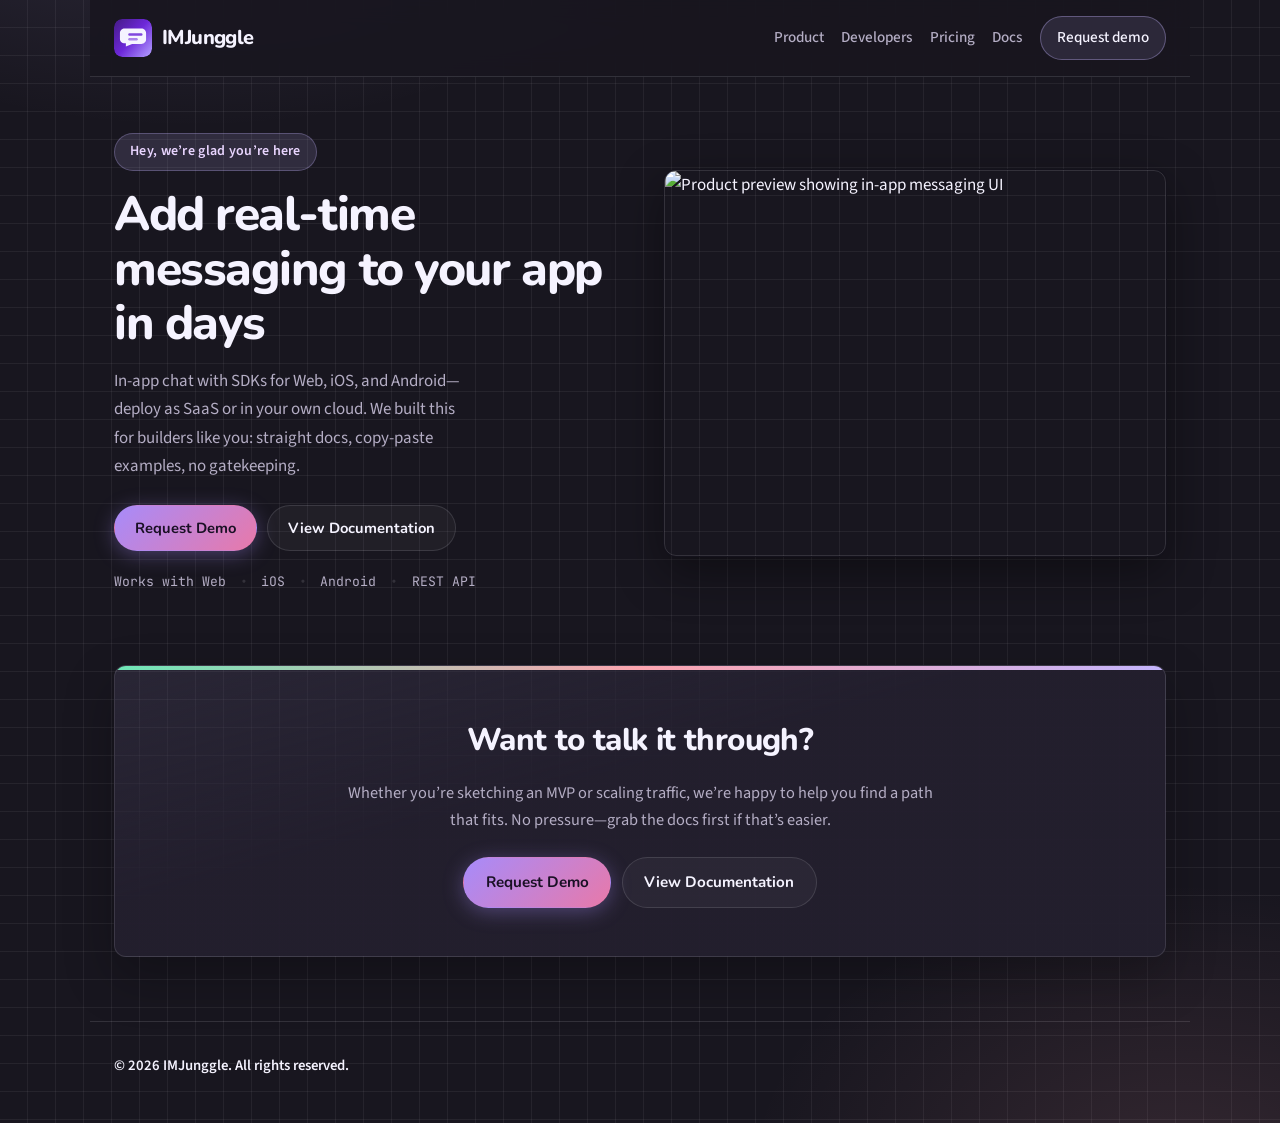
==== commit aa75d0f0: "Update API reference docs and navigation" ====
--- a/index.html
+++ b/index.html
@@ -5,7 +5,7 @@
   <meta name="viewport" content="width=device-width, initial-scale=1.0" />
   <meta name="description" content="IMJunggle — messaging infrastructure built for developers—SDKs, docs, and hosting options without the fluff." />
   <title>IMJunggle — Real-time messaging for product teams</title>
-  <link rel="icon" href="image/logo.svg" type="image/svg+xml" />
+  <link rel="icon" href="image/logo.svg" type="image/svg+xml" sizes="any" />
   <link rel="stylesheet" href="style.css" />
   <link rel="preconnect" href="https://fonts.googleapis.com" />
   <link rel="preconnect" href="https://fonts.gstatic.com" crossorigin />
--- a/style.css
+++ b/style.css
@@ -787,6 +787,65 @@
   color: var(--accent-green);
   font-weight: 700;
   font-size: 0.85em;
+  pointer-events: none;
+}
+
+/* Documentation hub page — panel + type like design mock */
+body.page-docs .site-main > .section.docs {
+  border-top: none;
+  padding-top: 0;
+}
+
+body.page-docs section.docs {
+  margin-top: 0.5rem;
+  margin-bottom: 2rem;
+  padding: 2.75rem 1.75rem 3.25rem;
+  background-color: #121214;
+  background-image: linear-gradient(rgba(255, 255, 255, 0.042) 1px, transparent 1px),
+    linear-gradient(90deg, rgba(255, 255, 255, 0.042) 1px, transparent 1px);
+  background-size: 28px 28px;
+  background-position: -1px -1px;
+  border-radius: var(--radius);
+  border: 1px solid rgba(255, 255, 255, 0.08);
+  box-shadow: inset 0 1px 0 rgba(255, 255, 255, 0.035);
+}
+
+body.page-docs section.docs .section-title {
+  color: #ffffff;
+  font-size: clamp(1.85rem, 4.2vw, 2.35rem);
+  font-weight: 800;
+  margin: 0 0 1.15rem;
+  letter-spacing: -0.03em;
+}
+
+body.page-docs section.docs .section-lead {
+  color: #a0a0a0;
+  font-size: 1.0625rem;
+  line-height: 1.68;
+  max-width: 48rem;
+  margin: 0 0 2rem;
+}
+
+body.page-docs .docs-links {
+  gap: 1rem;
+}
+
+body.page-docs .docs-links a {
+  color: #c7d2fe;
+  font-weight: 700;
+  font-size: 1.0625rem;
+  text-decoration: none;
+}
+
+body.page-docs .docs-links a:hover {
+  color: #e0e7ff;
+  text-decoration: underline;
+  text-underline-offset: 3px;
+}
+
+body.page-docs .docs-links a::before {
+  color: #4ade80;
+  font-size: 0.9em;
 }
 
 .cta {
@@ -846,3 +905,1300 @@
   font-weight: 600;
   color: var(--text);
 }
+
+.api-docs-wrap {
+  max-width: 1280px;
+  margin: 0 auto;
+  padding: 0 1.25rem 4rem;
+}
+
+/* API reference: DevExpress-style — window scrolls the article; sticky header; sticky TOC scrolls independently */
+html.page-api-docs {
+  /* No site header on this page: small inset for sticky TOC */
+  --api-sticky-top: 0.75rem;
+}
+
+body.page-api-docs {
+  margin: 0;
+  overflow-x: hidden;
+}
+
+body.page-api-docs main.api-docs-wrap {
+  display: block;
+  margin: 0;
+  padding: 0.5rem 0 0;
+  max-width: none;
+}
+
+body.page-api-docs .api-docs-layout {
+  display: grid;
+  grid-template-columns: minmax(260px, 300px) minmax(0, 1fr);
+  gap: 0;
+  align-items: stretch;
+  margin: 0;
+  padding: 0 1.5rem 2rem;
+}
+
+/* Title + TOC: sticky column fills viewport below header; nav list scrolls inside */
+body.page-api-docs .api-docs-toc-column {
+  --api-toc-vh: calc(100vh - var(--api-sticky-top) - 0.5rem);
+  position: sticky;
+  top: var(--api-sticky-top);
+  align-self: start;
+  height: var(--api-toc-vh);
+  min-height: var(--api-toc-vh);
+  max-height: var(--api-toc-vh);
+  display: flex;
+  flex-direction: column;
+  margin: 0;
+  padding: 0;
+  border-right: 1px solid var(--border);
+  box-sizing: border-box;
+}
+
+@supports (height: 100dvh) {
+  body.page-api-docs .api-docs-toc-column {
+    --api-toc-vh: calc(100dvh - var(--api-sticky-top) - 0.5rem);
+  }
+}
+
+body.page-api-docs .api-docs-page-title {
+  flex-shrink: 0;
+  margin: 0 0 0.65rem;
+  padding: 0 0.5rem 0.65rem 0;
+  font-family: var(--font-display);
+  font-size: clamp(1.35rem, 2.5vw, 1.75rem);
+  font-weight: 800;
+  letter-spacing: -0.02em;
+  line-height: 1.2;
+  color: var(--text);
+  border-bottom: 1px solid var(--border-subtle);
+}
+
+body.page-api-docs .api-sidebar {
+  position: static;
+  top: auto;
+  align-self: stretch;
+  flex: 1 1 0;
+  min-height: 0;
+  max-height: none;
+  margin: 0;
+  padding: 0.35rem 0.85rem 1rem 0;
+  border-radius: 0;
+  border: none;
+  background: transparent;
+  box-shadow: none;
+  overflow-x: hidden;
+  overflow-y: auto;
+  -webkit-overflow-scrolling: touch;
+  scrollbar-gutter: stable;
+}
+
+body.page-api-docs .api-main {
+  min-width: 0;
+  margin: 0;
+  padding: 1.25rem 0 2.5rem 1.5rem;
+  overflow: visible;
+}
+
+body.page-api-docs .api-view-stack .api-view {
+  display: none;
+}
+
+body.page-api-docs .api-view-stack .api-view.is-active {
+  display: block;
+}
+
+body.page-api-docs .api-sidebar a.is-active {
+  color: var(--accent-bright);
+  font-weight: 700;
+}
+
+body.page-api-docs .api-view-stub-title {
+  font-size: 1.15rem;
+  font-weight: 700;
+  font-family: var(--font-display);
+  margin: 0 0 0.75rem;
+  letter-spacing: -0.02em;
+}
+
+body.page-api-docs .api-view-stub-lead {
+  color: var(--text-muted);
+  line-height: 1.6;
+  margin: 0 0 1rem;
+  max-width: 52ch;
+}
+
+body.page-api-docs .api-view-stub-link {
+  margin: 0;
+  font-size: 0.95rem;
+}
+
+body.page-api-docs .api-main h2,
+body.page-api-docs .api-main h3,
+body.page-api-docs .api-main h4 {
+  scroll-margin-top: calc(var(--api-sticky-top) + 0.65rem);
+}
+
+body.page-api-docs .site-footer {
+  width: min(100%, var(--max));
+  margin-left: auto;
+  margin-right: auto;
+}
+
+@media (max-width: 900px) {
+  body.page-api-docs .api-docs-layout {
+    display: block;
+    padding-left: 1.5rem;
+    padding-right: 1.5rem;
+  }
+
+  body.page-api-docs .api-docs-toc-column {
+    margin-bottom: 1rem;
+    border-right: none;
+    border-bottom: 1px solid var(--border);
+    padding-bottom: 0.35rem;
+  }
+
+  body.page-api-docs .api-sidebar {
+    max-height: none;
+    padding: 0.35rem 0.65rem 0.75rem;
+    border: 1px solid var(--border);
+    border-radius: var(--radius-sm);
+    background: var(--bg-elevated);
+  }
+
+  body.page-api-docs .api-main {
+    padding: 1rem 0 2rem;
+  }
+}
+
+.api-docs-layout {
+  display: grid;
+  grid-template-columns: minmax(260px, 300px) minmax(0, 1fr);
+  gap: 2rem;
+  align-items: start;
+}
+
+@media (max-width: 900px) {
+  .api-docs-layout {
+    grid-template-columns: 1fr;
+  }
+}
+
+.api-docs-intro {
+  padding: 2rem 0 1.5rem;
+  border-bottom: 1px solid var(--border);
+}
+
+.api-docs-intro h1 {
+  font-family: var(--font-display);
+  font-size: clamp(1.6rem, 3vw, 2rem);
+  font-weight: 800;
+  margin: 0 0 0.75rem;
+}
+
+.api-docs-intro p {
+  margin: 0;
+  color: var(--text-muted);
+  max-width: 60ch;
+  line-height: 1.6;
+}
+
+.api-docs-intro a.source-link {
+  font-weight: 600;
+}
+
+.api-sidebar {
+  position: sticky;
+  top: 0.75rem;
+  max-height: calc(100vh - 1.5rem);
+  overflow-y: auto;
+  padding: 1rem 1rem 1.25rem;
+  background: var(--bg-elevated);
+  border: 1px solid var(--border);
+  border-radius: var(--radius);
+  font-size: 0.82rem;
+}
+
+.api-sidebar summary {
+  cursor: pointer;
+  font-family: var(--font-display);
+  font-weight: 800;
+  font-size: 0.95rem;
+  margin: 0.5rem 0 0.35rem;
+  color: var(--accent-bright);
+}
+
+.api-sidebar summary:first-of-type {
+  margin-top: 0;
+}
+
+.api-sidebar .api-nav-details {
+  margin: 0.08rem 0;
+}
+
+.api-sidebar .api-nav-summary {
+  cursor: pointer;
+  font-family: inherit;
+  font-weight: 400;
+  font-size: 0.82rem;
+  color: var(--text-muted);
+  list-style: none;
+  padding: 0.12rem 0;
+  line-height: 1.35;
+}
+
+.api-sidebar .api-nav-summary::-webkit-details-marker {
+  display: none;
+}
+
+.api-sidebar .api-nav-summary::marker {
+  content: "";
+}
+
+.api-sidebar .api-nav-details[open] > .api-nav-summary {
+  color: var(--accent-bright);
+}
+
+.api-sidebar .api-nav-details > ul {
+  margin-top: 0.2rem;
+  margin-bottom: 0.35rem;
+}
+
+.api-sidebar-sub {
+  font-size: 0.78rem;
+  font-weight: 700;
+  text-transform: uppercase;
+  letter-spacing: 0.06em;
+  color: var(--accent-amber);
+  margin: 0.85rem 0 0.35rem;
+}
+
+.api-sidebar ul {
+  list-style: none;
+  margin: 0 0 0.35rem;
+  padding: 0 0 0 0.85rem;
+}
+
+.api-sidebar > details > ul {
+  padding-left: 0.5rem;
+}
+
+.api-sidebar ul ul {
+  margin-top: 0.2rem;
+  margin-bottom: 0.35rem;
+  padding-left: 0.75rem;
+  border-left: 1px solid var(--border-subtle);
+}
+
+.api-sidebar li {
+  margin: 0.15rem 0;
+  line-height: 1.4;
+}
+
+.api-sidebar a {
+  color: var(--text-muted);
+  font-size: 0.82rem;
+}
+
+.api-sidebar a:hover {
+  color: var(--accent-bright);
+  text-decoration: none;
+}
+
+.api-main {
+  min-width: 0;
+  padding-bottom: 3rem;
+}
+
+.api-main h2 {
+  font-family: var(--font-display);
+  font-size: 1.45rem;
+  font-weight: 800;
+  margin: 2.5rem 0 1rem;
+  scroll-margin-top: 5rem;
+  padding-top: 0.25rem;
+  border-top: 1px solid var(--border);
+}
+
+.api-main h2:first-of-type {
+  margin-top: 0;
+  border-top: none;
+  padding-top: 0;
+}
+
+.api-main h3 {
+  font-family: var(--font-display);
+  font-size: 1.1rem;
+  font-weight: 700;
+  margin: 1.5rem 0 0.65rem;
+  scroll-margin-top: 5rem;
+  color: var(--text);
+}
+
+.api-main p,
+.api-main li {
+  color: var(--text-muted);
+  line-height: 1.65;
+}
+
+.api-main ul.bullets {
+  padding-left: 1.25rem;
+  margin: 0.5rem 0 1rem;
+}
+
+.api-main ul.bullets li {
+  margin: 0.35rem 0;
+}
+
+.api-main .api-doc-figures {
+  margin: 1.75rem 0 2.25rem;
+  padding: 1.25rem 1.35rem 1.5rem;
+  background: var(--bg-elevated);
+  border: 1px solid var(--border);
+  border-radius: var(--radius);
+}
+
+.api-main .api-doc-figures > h3 {
+  margin-top: 0;
+}
+
+.api-doc-figures-lead {
+  font-size: 0.95rem;
+  margin: 0 0 1.25rem;
+}
+
+.api-figure-grid {
+  display: grid;
+  gap: 1.5rem;
+  grid-template-columns: repeat(auto-fill, minmax(260px, 1fr));
+}
+
+.api-figure {
+  margin: 0;
+}
+
+.api-figure-link {
+  display: block;
+  border-radius: var(--radius-sm);
+  overflow: hidden;
+  border: 1px solid var(--border);
+  line-height: 0;
+  background: var(--bg-code);
+  text-decoration: none;
+}
+
+.api-figure-link:hover {
+  border-color: rgba(196, 181, 253, 0.45);
+}
+
+.api-figure-link img {
+  width: 100%;
+  height: auto;
+  display: block;
+}
+
+.api-figure figcaption {
+  margin-top: 0.65rem;
+  font-size: 0.82rem;
+  color: var(--text-muted);
+  line-height: 1.45;
+}
+
+.api-figure-src {
+  font-size: 0.75rem;
+  opacity: 0.88;
+}
+
+.api-table-note {
+  font-size: 0.88rem;
+  margin: 0.5rem 0 1rem;
+}
+
+.api-mini-table {
+  width: 100%;
+  border-collapse: collapse;
+  font-size: 0.85rem;
+  margin: 0.75rem 0 1.5rem;
+  border: 1px solid var(--border);
+  border-radius: var(--radius-sm);
+  overflow: hidden;
+}
+
+.api-mini-table th,
+.api-mini-table td {
+  text-align: left;
+  padding: 0.5rem 0.65rem;
+  border-bottom: 1px solid var(--border);
+  vertical-align: top;
+}
+
+.api-mini-table th {
+  background: var(--bg-code);
+  color: var(--text-muted);
+  font-weight: 600;
+  font-size: 0.75rem;
+  text-transform: uppercase;
+  letter-spacing: 0.04em;
+}
+
+.api-mini-table tr:last-child td {
+  border-bottom: none;
+}
+
+/* Inline guide blocks inside API reference main column */
+.api-main .api-inline-doc {
+  scroll-margin-top: 5rem;
+  margin-top: 2.25rem;
+  padding-top: 1.75rem;
+  border-top: 1px solid var(--border-subtle);
+}
+
+.api-main .api-inline-doc-source {
+  font-size: 0.875rem;
+  color: var(--text-muted);
+  margin: 0 0 1rem;
+}
+
+.api-main .api-inline-doc-title {
+  font-size: 1.05rem;
+  font-weight: 700;
+  font-family: var(--font-display);
+  margin: 0 0 0.75rem;
+  letter-spacing: -0.02em;
+  color: var(--accent-bright);
+}
+
+.api-main .api-inline-doc-h5 {
+  font-size: 0.95rem;
+  font-weight: 700;
+  font-family: var(--font-display);
+  margin: 1.35rem 0 0.5rem;
+  scroll-margin-top: 5rem;
+}
+
+.api-main .api-inline-doc-ol {
+  margin: 0 0 1rem 1.25rem;
+  padding: 0;
+  line-height: 1.6;
+}
+
+.api-main .api-inline-doc-ol li {
+  margin-bottom: 0.45rem;
+}
+
+.api-main .api-inline-doc-footer {
+  font-size: 0.875rem;
+  margin: 1.25rem 0 0;
+}
+
+.api-main pre.api-snippet {
+  background: var(--bg-code);
+  border: 1px solid var(--border);
+  border-radius: var(--radius-sm);
+  padding: 1rem;
+  overflow-x: auto;
+  font-family: var(--font-mono);
+  font-size: 0.78rem;
+  line-height: 1.55;
+  color: var(--text);
+  margin: 0.75rem 0 1.25rem;
+}
+
+.api-leaf-index {
+  margin: 3rem 0 2rem;
+  padding: 1.5rem 0 0;
+  border-top: 1px solid var(--border);
+}
+
+.api-leaf-index-title {
+  font-family: var(--font-display);
+  font-size: 1.2rem;
+  font-weight: 800;
+  margin: 0 0 0.5rem;
+}
+
+.api-leaf-intro {
+  font-size: 0.92rem;
+  color: var(--text-muted);
+  margin: 0 0 1.25rem;
+  max-width: 52ch;
+  line-height: 1.55;
+}
+
+.api-leaf-index h4 {
+  font-size: 0.88rem;
+  font-weight: 700;
+  font-family: var(--font-mono);
+  margin: 1rem 0 0.15rem;
+  scroll-margin-top: 6rem;
+  color: var(--accent-bright);
+}
+
+/* Standalone translated doc pages (e.g. quickstart-android.html) */
+.doc-page {
+  max-width: 52rem;
+  margin: 0 auto;
+  padding-bottom: 2rem;
+}
+
+.doc-page-source {
+  font-size: 0.875rem;
+  color: var(--text-muted);
+  margin: 0 0 1.25rem;
+}
+
+.doc-page-h2 {
+  font-family: var(--font-display);
+  font-size: 1.2rem;
+  font-weight: 700;
+  margin: 2rem 0 0.75rem;
+  scroll-margin-top: 5rem;
+  letter-spacing: -0.02em;
+}
+
+.doc-page p {
+  margin: 0 0 1rem;
+  line-height: 1.65;
+  color: var(--text);
+}
+
+.doc-page-list {
+  margin: 0 0 1.25rem 1.25rem;
+  padding: 0;
+  line-height: 1.65;
+}
+
+.doc-page-list li {
+  margin-bottom: 0.5rem;
+}
+
+.doc-page-pre {
+  font-family: var(--font-mono);
+  font-size: 0.8125rem;
+  line-height: 1.5;
+  padding: 1rem 1.15rem;
+  margin: 0 0 1.25rem;
+  overflow-x: auto;
+  background: var(--bg-code);
+  border: 1px solid var(--border-subtle);
+  border-radius: var(--radius);
+}
+
+.doc-page-nav {
+  display: flex;
+  flex-wrap: wrap;
+  gap: 1rem 1.5rem;
+  margin-top: 2.5rem;
+  padding-top: 1.5rem;
+  border-top: 1px solid var(--border-subtle);
+  font-size: 0.9375rem;
+}
+
+.doc-page-machine-translate-note {
+  font-size: 0.8rem;
+  color: var(--text-muted);
+  margin: 0 0 1.25rem;
+  padding: 0.65rem 0.9rem;
+  background: var(--bg-code);
+  border-radius: var(--radius);
+  border: 1px solid var(--border-subtle);
+  line-height: 1.5;
+}
+
+.doc-juggle-body {
+  font-size: 0.9375rem;
+  line-height: 1.65;
+  color: var(--text);
+}
+
+.doc-juggle-body p {
+  margin: 0 0 1rem;
+}
+
+.doc-juggle-body .table-container {
+  overflow-x: auto;
+  margin: 1rem 0;
+  -webkit-overflow-scrolling: touch;
+}
+
+.doc-juggle-body table {
+  width: 100%;
+  border-collapse: collapse;
+  font-size: 0.84rem;
+  margin: 0;
+}
+
+.doc-juggle-body th,
+.doc-juggle-body td {
+  border: 1px solid var(--border);
+  padding: 0.45rem 0.65rem;
+  text-align: left;
+  vertical-align: top;
+}
+
+.doc-juggle-body th {
+  background: var(--bg-code);
+  font-weight: 600;
+}
+
+.doc-juggle-body pre,
+.doc-juggle-body code {
+  font-family: var(--font-mono);
+  font-size: 0.8125rem;
+}
+
+.doc-juggle-body pre {
+  overflow-x: auto;
+  margin: 0;
+  padding: 0;
+  background: transparent;
+  border: none;
+}
+
+.doc-juggle-body img {
+  max-width: 100%;
+  height: auto;
+  border-radius: var(--radius);
+  margin: 0.75rem 0;
+}
+
+/* Markdown-imported API reference tree/iframe */
+.api-md-tree {
+  font-size: 0.82rem;
+}
+
+.api-md-tree-root,
+.api-md-tree ul {
+  list-style: none;
+  margin: 0;
+  padding-left: 0.75rem;
+}
+
+.api-md-tree details > summary {
+  cursor: pointer;
+  color: var(--text-muted);
+  font-weight: 600;
+  padding: 0.12rem 0;
+}
+
+.api-md-tree details[open] > summary {
+  color: var(--accent-bright);
+}
+
+.api-md-tree a {
+  color: var(--text-muted);
+  font-size: 0.81rem;
+}
+
+.api-md-tree a:hover {
+  color: var(--accent-bright);
+  text-decoration: none;
+}
+
+.api-md-tree a.is-active {
+  color: var(--accent-green);
+  font-weight: 700;
+}
+
+.api-md-main {
+  min-height: 70vh;
+}
+
+.api-md-current {
+  margin: 0 0 0.75rem;
+  font-size: 0.78rem;
+  color: var(--text-muted);
+  font-family: var(--font-mono);
+}
+
+.api-md-content {
+  min-height: 70vh;
+  border: 1px solid var(--border);
+  border-radius: var(--radius);
+  background: var(--bg-elevated);
+  padding: 1rem 1.1rem;
+}
+
+/* Docusaurus-style <Tabs> rendered from MDX in api-reference.html */
+.api-md-content .mdx-tabs {
+  margin: 1.25rem 0;
+}
+
+.api-md-content .mdx-tab-bar {
+  display: flex;
+  flex-wrap: wrap;
+  gap: 0.15rem;
+  padding: 0.35rem 0.45rem;
+  margin-bottom: 1rem;
+  background: var(--bg-code);
+  border: 1px solid var(--border);
+  border-radius: var(--radius);
+}
+
+.api-md-content .mdx-tab-btn {
+  margin: 0;
+  padding: 0.45rem 0.85rem;
+  font: inherit;
+  font-size: 0.9rem;
+  color: var(--text-muted);
+  background: transparent;
+  border: none;
+  border-radius: calc(var(--radius) - 3px);
+  cursor: pointer;
+}
+
+.api-md-content .mdx-tab-btn:hover {
+  color: var(--text);
+}
+
+.api-md-content .mdx-tab-btn.is-active {
+  color: var(--accent-green);
+  font-weight: 600;
+  box-shadow: inset 0 -2px 0 var(--accent-green);
+}
+
+/* Default visible; [hidden] wins over any inherited display (tab switching). */
+.api-md-content .mdx-tab-panel {
+  display: block;
+}
+
+.api-md-content .mdx-tab-panel[hidden] {
+  display: none !important;
+}
+
+/* API reference page: Juggle-style docs layout */
+body.page-api-docs {
+  --bg: #f8fafc;
+  --bg-elevated: #ffffff;
+  --bg-code: #f3f5f7;
+  --text: #1f2937;
+  --text-muted: #667085;
+  --accent: #2563eb;
+  --accent-bright: #0f172a;
+  --accent-green: #2563eb;
+  --border: rgba(15, 23, 42, 0.12);
+  --border-subtle: rgba(15, 23, 42, 0.06);
+  color: var(--text);
+  background: linear-gradient(180deg, #f8fafc 0%, #eef2f7 100%);
+}
+
+body.page-api-docs code {
+  color: #0f172a;
+  background: #eef2ff;
+  border-color: rgba(37, 99, 235, 0.15);
+}
+
+body.page-api-docs a {
+  color: #2563eb;
+}
+
+body.page-api-docs a:hover {
+  color: #1d4ed8;
+}
+
+body.page-api-docs .api-ref-topbar {
+  position: sticky;
+  top: 0;
+  z-index: 20;
+  display: flex;
+  align-items: center;
+  justify-content: space-between;
+  padding: 0.85rem 1.4rem;
+  border-bottom: 1px solid var(--border);
+  background: rgba(248, 250, 252, 0.92);
+  backdrop-filter: blur(14px);
+}
+
+body.page-api-docs .api-ref-brand,
+body.page-api-docs .api-ref-topnav {
+  display: flex;
+  align-items: center;
+  gap: 1rem;
+}
+
+body.page-api-docs .api-ref-brand {
+  color: #0f172a;
+  font-weight: 800;
+}
+
+body.page-api-docs .api-ref-brand:hover,
+body.page-api-docs .api-ref-topnav a:hover {
+  text-decoration: none;
+}
+
+body.page-api-docs .api-ref-topnav a {
+  color: var(--text-muted);
+  font-size: 0.95rem;
+}
+
+body.page-api-docs .api-ref-shell {
+  display: grid;
+  grid-template-columns: minmax(280px, 330px) minmax(0, 1fr);
+  gap: 0;
+  max-width: 1440px;
+  margin: 0 auto;
+}
+
+body.page-api-docs .api-sidebar {
+  position: sticky;
+  top: 62px;
+  height: calc(100vh - 62px);
+  overflow: auto;
+  padding: 1.25rem 1rem 2rem;
+  background: rgba(255, 255, 255, 0.78);
+  border-right: 1px solid var(--border);
+  border-radius: 0;
+  box-shadow: none;
+}
+
+body.page-api-docs .api-sidebar-heading {
+  padding: 0 0.5rem 1rem;
+  margin-bottom: 0.75rem;
+  border-bottom: 1px solid var(--border);
+}
+
+body.page-api-docs .api-sidebar-kicker {
+  margin: 0 0 0.35rem;
+  font-size: 0.72rem;
+  letter-spacing: 0.08em;
+  text-transform: uppercase;
+  color: #2563eb;
+  font-weight: 700;
+}
+
+body.page-api-docs .api-sidebar-title {
+  margin: 0;
+  font-size: 1.4rem;
+  font-weight: 800;
+  color: #0f172a;
+}
+
+body.page-api-docs .api-md-tree-root,
+body.page-api-docs .api-md-tree-branch {
+  list-style: none;
+  margin: 0;
+  padding-left: 0.85rem;
+}
+
+body.page-api-docs .api-md-tree-root {
+  padding-left: 0;
+}
+
+body.page-api-docs .api-md-group > summary {
+  list-style: none;
+  display: flex;
+  align-items: center;
+  justify-content: space-between;
+  gap: 0.75rem;
+  cursor: pointer;
+  margin: 0.2rem 0;
+  padding: 0.38rem 0.5rem;
+  border-radius: 10px;
+  color: #334155;
+  font-weight: 700;
+}
+
+body.page-api-docs .api-md-group > summary::after {
+  content: "";
+  flex: 0 0 auto;
+  width: 0.52rem;
+  height: 0.52rem;
+  margin-left: auto;
+  border-right: 2px solid currentColor;
+  border-bottom: 2px solid currentColor;
+  transform: rotate(45deg);
+  transform-origin: 50% 50%;
+  transition: transform 160ms ease, color 160ms ease;
+  opacity: 0.78;
+}
+
+body.page-api-docs .api-md-group > summary::-webkit-details-marker {
+  display: none;
+}
+
+body.page-api-docs .api-md-group[open] > summary::after {
+  transform: rotate(225deg);
+}
+
+body.page-api-docs .api-md-group > summary:hover {
+  background: #eef4ff;
+  color: #0f172a;
+}
+
+body.page-api-docs .api-md-tree li {
+  margin: 0.1rem 0;
+}
+
+body.page-api-docs .api-md-tree a {
+  display: block;
+  padding: 0.3rem 0.55rem;
+  border-radius: 9px;
+  color: #64748b;
+  font-size: 0.9rem;
+  line-height: 1.35;
+}
+
+body.page-api-docs .api-md-tree a:hover {
+  background: #eff6ff;
+  text-decoration: none;
+  color: #0f172a;
+}
+
+body.page-api-docs .api-md-tree a.is-active {
+  background: #dbeafe;
+  color: #1d4ed8;
+  font-weight: 700;
+}
+
+body.page-api-docs .api-md-missing {
+  display: block;
+  padding: 0.3rem 0.55rem;
+  border-radius: 9px;
+  color: #94a3b8;
+  font-size: 0.9rem;
+  line-height: 1.35;
+  cursor: not-allowed;
+}
+
+body.page-api-docs .api-doc-main {
+  min-width: 0;
+  padding: 2rem clamp(1.2rem, 3vw, 3rem) 4rem;
+}
+
+body.page-api-docs .api-doc-chrome {
+  margin: 0 0 1.5rem;
+  padding-bottom: 1.1rem;
+  border-bottom: 1px solid var(--border);
+}
+
+body.page-api-docs .api-doc-eyebrow {
+  margin: 0 0 0.35rem;
+  font-size: 0.8rem;
+  letter-spacing: 0.06em;
+  text-transform: uppercase;
+  color: #2563eb;
+  font-weight: 700;
+}
+
+body.page-api-docs .api-doc-title {
+  margin: 0 0 0.35rem;
+  font-size: clamp(2rem, 3vw, 2.8rem);
+  line-height: 1.08;
+  color: #0f172a;
+}
+
+body.page-api-docs .api-md-current {
+  margin: 0;
+  color: var(--text-muted);
+  font-family: var(--font-mono);
+  font-size: 0.82rem;
+}
+
+body.page-api-docs .api-md-content {
+  max-width: 920px;
+  padding: clamp(1.2rem, 2vw, 2rem);
+  background: rgba(255, 255, 255, 0.92);
+  border: 1px solid rgba(15, 23, 42, 0.08);
+  border-radius: 20px;
+  box-shadow: 0 18px 50px rgba(15, 23, 42, 0.07);
+}
+
+body.page-api-docs .api-md-content h1,
+body.page-api-docs .api-md-content h2,
+body.page-api-docs .api-md-content h3,
+body.page-api-docs .api-md-content h4 {
+  color: #0f172a;
+}
+
+body.page-api-docs .api-doc-eyebrow {
+  display: none;
+}
+
+body.page-api-docs .api-md-content img {
+  max-width: 100%;
+  border-radius: 14px;
+  border: 1px solid var(--border);
+}
+
+body.page-api-docs .api-md-content pre {
+  position: relative;
+  width: 100%;
+  max-width: 100%;
+  margin: 0;
+  overflow: auto;
+  background: #0f172a;
+  border-radius: 16px;
+  border: none;
+}
+
+body.page-api-docs .api-md-content pre code {
+  display: block;
+  min-width: max-content;
+  padding: 1rem 1.1rem 1.1rem;
+  background: transparent;
+  color: #e5eefc;
+  border: none;
+  font-family: "SFMono-Regular", "SF Mono", Consolas, "Liberation Mono", Menlo, monospace;
+  font-size: 0.92rem;
+  line-height: 1.65;
+}
+
+body.page-api-docs .api-md-content pre code.hljs {
+  color: #e6edf3;
+}
+
+body.page-api-docs .api-md-content pre code .hljs-comment,
+body.page-api-docs .api-md-content pre code .hljs-quote {
+  color: #8b9bb4;
+  font-style: italic;
+}
+
+body.page-api-docs .api-md-content pre code .hljs-keyword,
+body.page-api-docs .api-md-content pre code .hljs-selector-tag,
+body.page-api-docs .api-md-content pre code .hljs-literal,
+body.page-api-docs .api-md-content pre code .hljs-name {
+  color: #ff7ab2;
+}
+
+body.page-api-docs .api-md-content pre code .hljs-built_in,
+body.page-api-docs .api-md-content pre code .hljs-type,
+body.page-api-docs .api-md-content pre code .hljs-class .hljs-title,
+body.page-api-docs .api-md-content pre code .hljs-title.class_ {
+  color: #82aaff;
+}
+
+body.page-api-docs .api-md-content pre code .hljs-title,
+body.page-api-docs .api-md-content pre code .hljs-title.function_,
+body.page-api-docs .api-md-content pre code .hljs-function .hljs-title,
+body.page-api-docs .api-md-content pre code .hljs-variable,
+body.page-api-docs .api-md-content pre code .hljs-attr,
+body.page-api-docs .api-md-content pre code .hljs-property {
+  color: #7dd3fc;
+}
+
+body.page-api-docs .api-md-content pre code .hljs-params,
+body.page-api-docs .api-md-content pre code .hljs-subst {
+  color: #dbe6ff;
+}
+
+body.page-api-docs .api-md-content pre code .hljs-string,
+body.page-api-docs .api-md-content pre code .hljs-regexp,
+body.page-api-docs .api-md-content pre code .hljs-doctag {
+  color: #a5e075;
+}
+
+body.page-api-docs .api-md-content pre code .hljs-number,
+body.page-api-docs .api-md-content pre code .hljs-symbol,
+body.page-api-docs .api-md-content pre code .hljs-bullet {
+  color: #f9c97c;
+}
+
+body.page-api-docs .api-md-content pre code .hljs-meta,
+body.page-api-docs .api-md-content pre code .hljs-meta .hljs-keyword,
+body.page-api-docs .api-md-content pre code .hljs-link {
+  color: #c792ea;
+}
+
+body.page-api-docs .api-md-content pre code .hljs-tag,
+body.page-api-docs .api-md-content pre code .hljs-selector-id,
+body.page-api-docs .api-md-content pre code .hljs-selector-class {
+  color: #ff966c;
+}
+
+body.page-api-docs .api-md-content pre code .hljs-addition {
+  color: #a5e075;
+  background: rgba(34, 197, 94, 0.08);
+}
+
+body.page-api-docs .api-md-content pre code .hljs-deletion {
+  color: #ff9b9b;
+  background: rgba(239, 68, 68, 0.08);
+}
+
+body.page-api-docs .api-code-viewer {
+  position: relative;
+  width: 100%;
+  max-width: 100%;
+  margin: 0.35rem 0 0.8rem;
+}
+
+body.page-api-docs .api-md-content > .api-code-viewer:first-child,
+body.page-api-docs .api-md-content .mdx-tab-panel > .api-code-viewer:first-child {
+  margin-top: 0;
+}
+
+body.page-api-docs .api-md-content p + .api-code-viewer,
+body.page-api-docs .api-md-content ul + .api-code-viewer,
+body.page-api-docs .api-md-content ol + .api-code-viewer,
+body.page-api-docs .api-md-content blockquote + .api-code-viewer,
+body.page-api-docs .api-md-content .mdx-tabs + .api-code-viewer {
+  margin-top: 0.4rem;
+}
+
+body.page-api-docs .api-md-content h2 + .api-code-viewer,
+body.page-api-docs .api-md-content h3 + .api-code-viewer,
+body.page-api-docs .api-md-content h4 + .api-code-viewer {
+  margin-top: 0.5rem;
+}
+
+body.page-api-docs .api-md-content li > p {
+  margin-bottom: 0.2rem;
+}
+
+body.page-api-docs .api-md-content li > p:last-child {
+  margin-bottom: 0;
+}
+
+body.page-api-docs .api-md-content li > p + .api-code-viewer,
+body.page-api-docs .api-md-content li > .api-code-viewer:first-of-type {
+  margin-top: 0.02rem;
+}
+
+body.page-api-docs .api-md-content li > .api-code-viewer:last-child {
+  margin-bottom: 0.45rem;
+}
+
+body.page-api-docs .api-md-content li > .api-code-viewer + p,
+body.page-api-docs .api-md-content li > .api-code-viewer + ul,
+body.page-api-docs .api-md-content li > .api-code-viewer + ol {
+  margin-top: 0.3rem;
+}
+
+body.page-api-docs .api-md-content ol > li,
+body.page-api-docs .api-md-content ul > li {
+  margin-bottom: 0.32rem;
+}
+
+body.page-api-docs .api-md-content ol > li:has(.api-code-viewer),
+body.page-api-docs .api-md-content ul > li:has(.api-code-viewer) {
+  margin-bottom: 0.18rem;
+}
+
+body.page-api-docs .api-md-content ol,
+body.page-api-docs .api-md-content ul {
+  margin-bottom: 0.75rem;
+}
+
+body.page-api-docs .api-code-toolbar {
+  position: absolute;
+  top: 0.5rem;
+  right: 0.5rem;
+  z-index: 2;
+  display: flex;
+  align-items: center;
+  gap: 0.28rem;
+}
+
+body.page-api-docs .api-code-action {
+  display: inline-flex;
+  align-items: center;
+  justify-content: center;
+  width: 1.72rem;
+  height: 1.72rem;
+  padding: 0;
+  border: 1px solid rgba(148, 163, 184, 0.22);
+  border-radius: 8px;
+  background: rgba(255, 255, 255, 0.78);
+  color: #94a3b8;
+  box-shadow: 0 1px 2px rgba(15, 23, 42, 0.08);
+  backdrop-filter: blur(6px);
+  cursor: pointer;
+  transition: background-color 0.16s ease, color 0.16s ease, border-color 0.16s ease;
+}
+
+body.page-api-docs .api-code-action:hover {
+  background: rgba(255, 255, 255, 0.96);
+  color: #475569;
+  border-color: rgba(148, 163, 184, 0.34);
+}
+
+body.page-api-docs .api-code-action[hidden] {
+  display: none;
+}
+
+body.page-api-docs .api-code-action.is-active,
+body.page-api-docs .api-code-action.is-success {
+  color: #2563eb;
+  background: rgba(219, 234, 254, 0.92);
+  border-color: rgba(37, 99, 235, 0.2);
+}
+
+body.page-api-docs .api-code-action svg {
+  width: 0.82rem;
+  height: 0.82rem;
+}
+
+body.page-api-docs .api-code-viewer pre {
+  padding-top: 2.15rem;
+}
+
+body.page-api-docs .api-code-viewer.is-wrapped pre {
+  overflow-x: hidden;
+}
+
+body.page-api-docs .api-code-viewer.is-wrapped pre code {
+  min-width: 0;
+  white-space: pre-wrap;
+  overflow-wrap: anywhere;
+  word-break: break-word;
+}
+
+body.page-api-docs .api-md-content table {
+  width: 100%;
+  border-collapse: collapse;
+  display: block;
+  overflow: auto;
+}
+
+body.page-api-docs .api-md-content th,
+body.page-api-docs .api-md-content td {
+  padding: 0.75rem;
+  border: 1px solid rgba(15, 23, 42, 0.1);
+}
+
+body.page-api-docs .api-md-content th {
+  background: #f8fafc;
+  text-align: left;
+}
+
+body.page-api-docs .api-md-content blockquote {
+  margin: 1rem 0;
+  padding: 0.9rem 1rem;
+  border-left: 4px solid #93c5fd;
+  background: #eff6ff;
+  color: #334155;
+}
+
+body.page-api-docs .api-md-content .mdx-tab-bar {
+  background: #f8fafc;
+  border-color: rgba(15, 23, 42, 0.08);
+}
+
+body.page-api-docs .api-md-content .mdx-tab-btn {
+  color: #64748b;
+}
+
+body.page-api-docs .api-md-content .mdx-tab-btn.is-active {
+  color: #1d4ed8;
+  box-shadow: inset 0 -2px 0 #2563eb;
+}
+
+@media (max-width: 980px) {
+  body.page-api-docs .api-ref-shell {
+    grid-template-columns: 1fr;
+  }
+
+  body.page-api-docs .api-sidebar {
+    position: relative;
+    top: 0;
+    height: auto;
+    border-right: 0;
+    border-bottom: 1px solid var(--border);
+  }
+
+  body.page-api-docs .api-doc-main {
+    padding-top: 1.25rem;
+  }
+}
